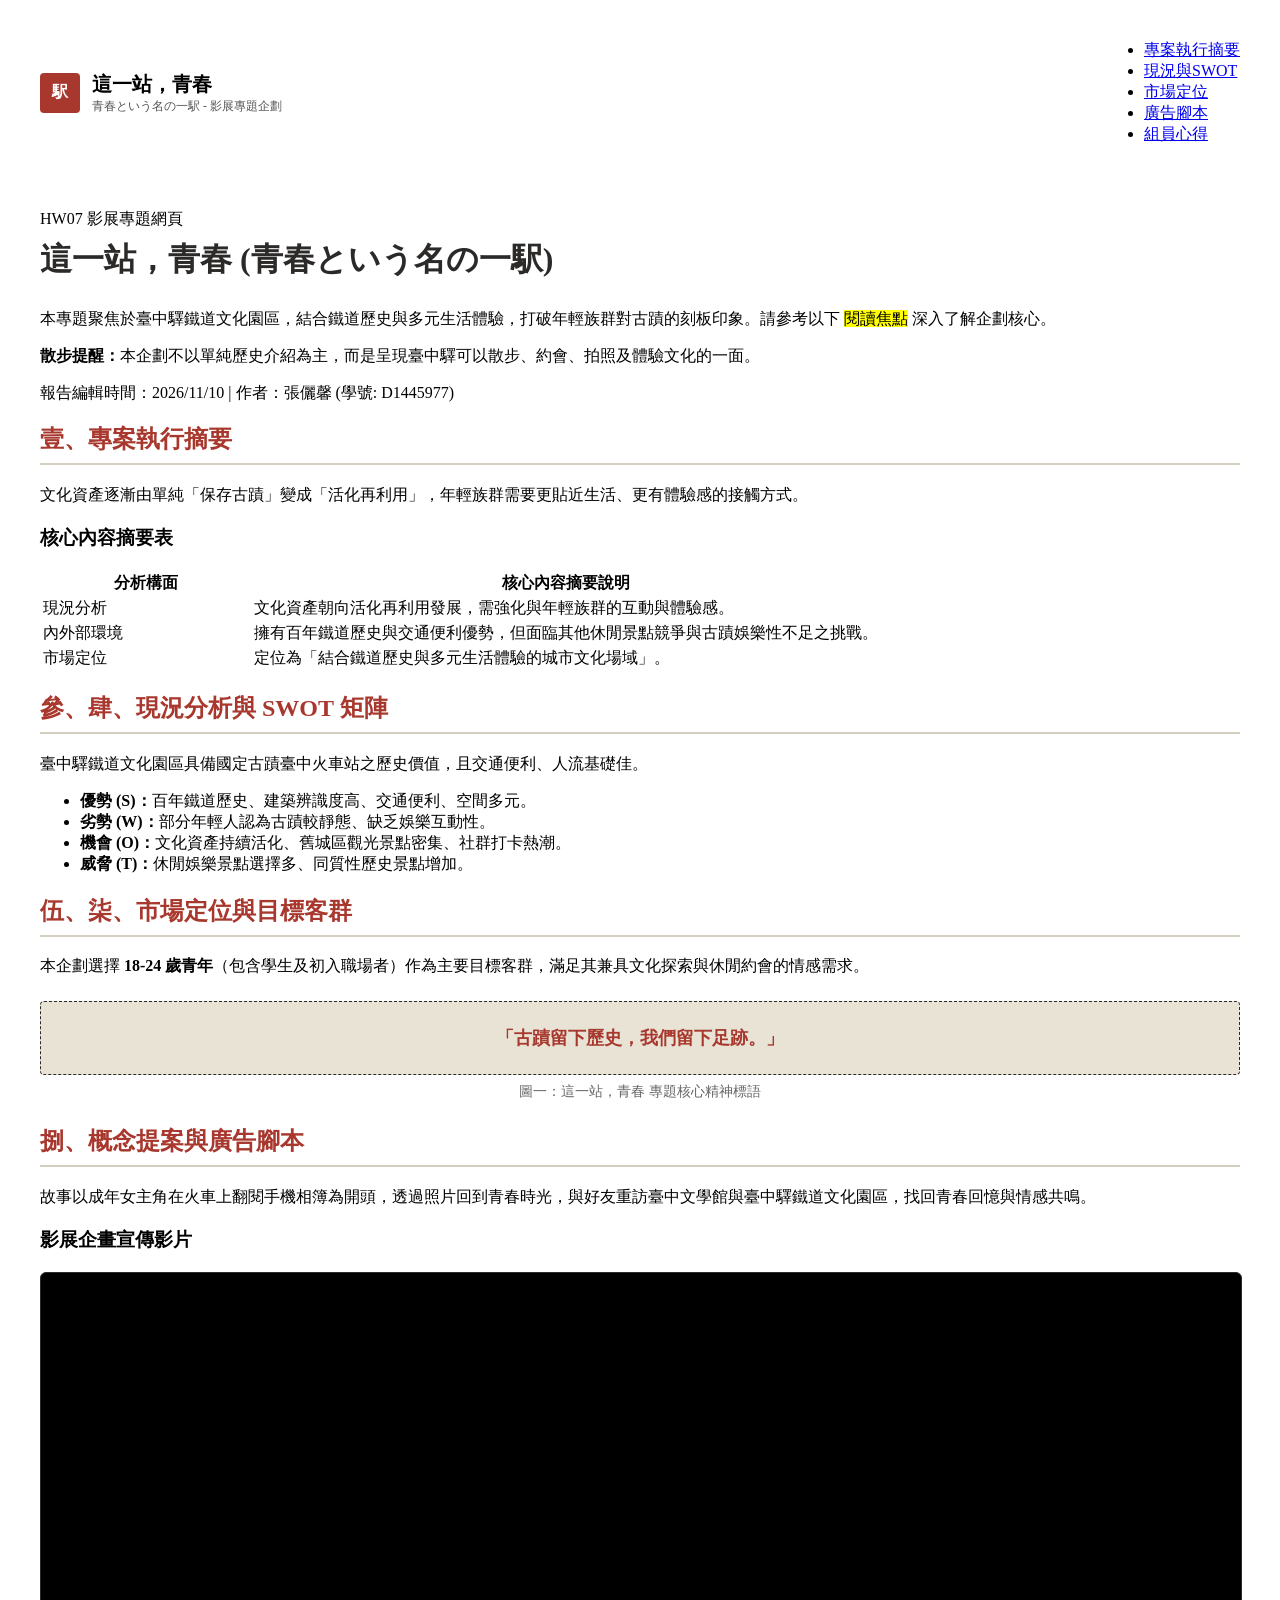
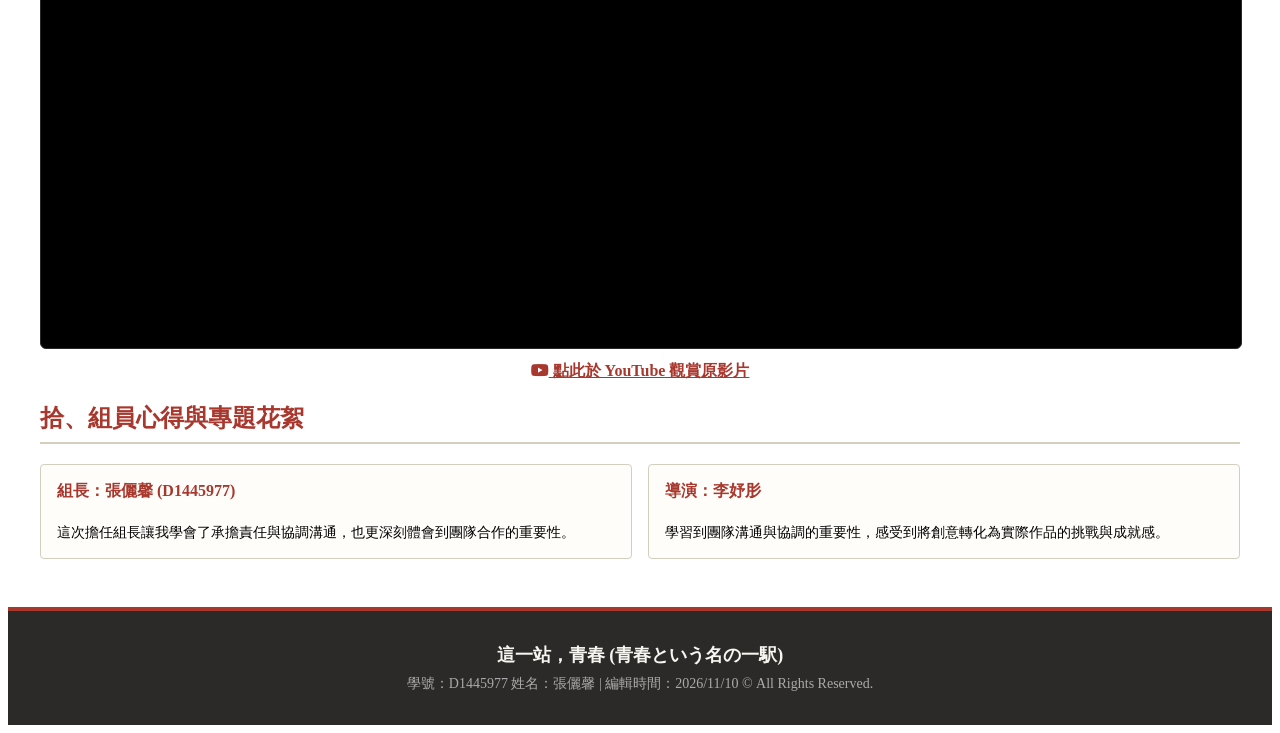
==== index.html @ 3d5ba916 "Rename hoh.html to index.html" ====
<!DOCTYPE html>
<html lang="zh-Hant">
<head>
    <meta charset="UTF-8">
    <title>這一站，青春 (青春という名の一駅) - 影展專題報導</title>
    <!-- 依作業規範引入外部 CSS 檔案 (路徑從 HTML 所在位置出發，進 css，再讀取 train.css) -->
    <link rel="stylesheet" href="css/hw07.css">
    <!-- Google Fonts: Noto Serif TC & Noto Sans TC -->
    <link href="https://fonts.googleapis.com/css2?family=Noto+Sans+TC:wght@300;400;500;700&family=Noto+Serif+TC:wght@400;600;700&display=swap" rel="stylesheet">
    <!-- FontAwesome 圖標 -->
    <link rel="stylesheet" href="https://cdnjs.cloudflare.com/ajax/libs/font-awesome/6.4.0/css/all.min.css">
</head>
<body class="paper-texture">

    <!-- 頂部導覽列 (header, nav) -->
    <header>
        <div style="max-width: 1200px; margin: 0 auto; padding: 1rem; display: flex; justify-content: space-between; align-items: center;">
            <div style="display: flex; align-items: center; gap: 0.75rem;">
                <div style="width: 2.5rem; height: 2.5rem; background-color: #A8382E; color: white; display: flex; align-items: center; justify-content: center; font-weight: bold; border-radius: 4px;">駅</div>
                <div>
                    <h1 class="font-serif-tc" style="font-size: 1.25rem; margin: 0;">這一站，青春</h1>
                    <p style="font-size: 0.75rem; color: #555; margin: 0;">青春という名の一駅 - 影展專題企劃</p>
                </div>
            </div>
            <nav>
                <ul>
                    <li><a href="#summary">專案執行摘要</a></li>
                    <li><a href="#analysis">現況與SWOT</a></li>
                    <li><a href="#market">市場定位</a></li>
                    <li><a href="#script">廣告腳本</a></li>
                    <li><a href="#team">組員心得</a></li>
                </ul>
            </nav>
        </div>
    </header>

    <!-- 主要內容區 (main) -->
    <main style="max-width: 1200px; margin: 2rem auto; padding: 0 1rem;">
        
        <!-- 頂部導覽頁首與焦點提示 -->
        <article class="retro-card">
            <span class="stamp-badge">HW07 影展專題網頁</span>
            <h2 class="font-serif-tc" style="font-size: 2rem; margin-top: 0.5rem; color: #2C2A29;">這一站，青春 (青春という名の一駅)</h2>
            <p>本專題聚焦於臺中驛鐵道文化園區，結合鐵道歷史與多元生活體驗，打破年輕族群對古蹟的刻板印象。請參考以下 <mark class="reading-focus">閱讀焦點</mark> 深入了解企劃核心。</p>
            
            <div class="route-note">
                <p style="margin: 0; font-weight: 500;"><strong>散步提醒：</strong>本企劃不以單純歷史介紹為主，而是呈現臺中驛可以散步、約會、拍照及體驗文化的一面。</p>
            </div>
            
            <p class="report-disclaimer">報告編輯時間：2026/11/10 | 作者：張儷馨 (學號: D1445977)</p>
        </article>

        <!-- 區段一：專案執行摘要 -->
        <section id="summary" class="retro-card">
            <h2 class="font-serif-tc" style="color: #A8382E; border-bottom: 2px solid #D3CEBD; padding-bottom: 0.5rem;">壹、專案執行摘要</h2>
            <p>文化資產逐漸由單純「保存古蹟」變成「活化再利用」，年輕族群需要更貼近生活、更有體驗感的接觸方式。</p>
            
            <h3 class="font-serif-tc">核心內容摘要表</h3>
            <table class="retro-table">
                <thead>
                    <tr>
                        <th style="width: 25%;">分析構面</th>
                        <th style="width: 75%;">核心內容摘要說明</th>
                    </tr>
                </thead>
                <tbody>
                    <tr>
                        <td>現況分析</td>
                        <td>文化資產朝向活化再利用發展，需強化與年輕族群的互動與體驗感。</td>
                    </tr>
                    <tr>
                        <td>內外部環境</td>
                        <td>擁有百年鐵道歷史與交通便利優勢，但面臨其他休閒景點競爭與古蹟娛樂性不足之挑戰。</td>
                    </tr>
                    <tr>
                        <td>市場定位</td>
                        <td>定位為「結合鐵道歷史與多元生活體驗的城市文化場域」。</td>
                    </tr>
                </tbody>
            </table>
        </section>

        <!-- 區段二：現況分析與SWOT -->
        <section id="analysis" class="retro-card">
            <h2 class="font-serif-tc" style="color: #A8382E; border-bottom: 2px solid #D3CEBD; padding-bottom: 0.5rem;">參、肆、現況分析與 SWOT 矩陣</h2>
            <p>臺中驛鐵道文化園區具備國定古蹟臺中火車站之歷史價值，且交通便利、人流基礎佳。</p>
            <ul>
                <li><strong>優勢 (S)：</strong>百年鐵道歷史、建築辨識度高、交通便利、空間多元。</li>
                <li><strong>劣勢 (W)：</strong>部分年輕人認為古蹟較靜態、缺乏娛樂互動性。</li>
                <li><strong>機會 (O)：</strong>文化資產持續活化、舊城區觀光景點密集、社群打卡熱潮。</li>
                <li><strong>威脅 (T)：</strong>休閒娛樂景點選擇多、同質性歷史景點增加。</li>
            </ul>
        </section>

        <!-- 區段三：市場定位 -->
        <section id="market" class="retro-card">
            <h2 class="font-serif-tc" style="color: #A8382E; border-bottom: 2px solid #D3CEBD; padding-bottom: 0.5rem;">伍、柒、市場定位與目標客群</h2>
            <p>本企劃選擇 <strong>18-24 歲青年</strong>（包含學生及初入職場者）作為主要目標客群，滿足其兼具文化探索與休閒約會的情感需求。</p>
            
            <figure style="margin: 1.5rem 0; text-align: center;">
                <div style="background-color: #E8E3D5; padding: 1.5rem; border-radius: 4px; border: 1px dashed #2C2A29;">
                    <p class="font-serif-tc" style="font-size: 1.125rem; font-weight: bold; margin: 0; color: #A8382E;">「古蹟留下歷史，我們留下足跡。」</p>
                </div>
                <figcaption style="font-size: 0.875rem; color: #666; margin-top: 0.5rem;">圖一：這一站，青春 專題核心精神標語</figcaption>
            </figure>
        </section>

        <!-- 區段四：廣告腳本與影片 -->
        <section id="script" class="retro-card">
            <h2 class="font-serif-tc" style="color: #A8382E; border-bottom: 2px solid #D3CEBD; padding-bottom: 0.5rem;">捌、概念提案與廣告腳本</h2>
            <p>故事以成年女主角在火車上翻閱手機相簿為開頭，透過照片回到青春時光，與好友重訪臺中文學館與臺中驛鐵道文化園區，找回青春回憶與情感共鳴。</p>
            
            <h3 class="font-serif-tc">影展企畫宣傳影片</h3>
            <div style="position: relative; width: 100%; padding-bottom: 56.25%; height: 0; background-color: #000; border-radius: 0.375rem; overflow: hidden; border: 1px solid #2C2A29;">
                <iframe style="position: absolute; top: 0; left: 0; width: 100%; height: 100%;" src="https://www.youtube.com/embed/jiRQEv0jJJI" title="這一站，青春 影展企畫影片" frameborder="0" allow="accelerometer; autoplay; clipboard-write; encrypted-media; gyroscope; picture-in-picture" allowfullscreen></iframe>
            </div>
            <p style="margin-top: 0.75rem; text-align: center;"><a href="https://www.youtube.com/watch?v=jiRQEv0jJJI" target="_blank" style="color: #A8382E; font-weight: bold;"><i class="fa-brands fa-youtube"></i> 點此於 YouTube 觀賞原影片</a></p>
        </section>

        <!-- 區段五：組員心得 -->
        <section id="team" class="retro-card">
            <h2 class="font-serif-tc" style="color: #A8382E; border-bottom: 2px solid #D3CEBD; padding-bottom: 0.5rem;">拾、組員心得與專題花絮</h2>
            <div style="display: grid; grid-template-columns: repeat(auto-fit, minmax(280px, 1fr)); gap: 1rem; margin-top: 1rem;">
                <div style="background-color: #FFFDF9; padding: 1rem; border: 1px solid #D3CEBD; border-radius: 4px;">
                    <h4 class="font-serif-tc" style="color: #A8382E; margin-top: 0;">組長：張儷馨 (D1445977)</h4>
                    <p style="font-size: 0.9rem; margin-bottom: 0;">這次擔任組長讓我學會了承擔責任與協調溝通，也更深刻體會到團隊合作的重要性。</p>
                </div>
                <div style="background-color: #FFFDF9; padding: 1rem; border: 1px solid #D3CEBD; border-radius: 4px;">
                    <h4 class="font-serif-tc" style="color: #A8382E; margin-top: 0;">導演：李妤肜</h4>
                    <p style="font-size: 0.9rem; margin-bottom: 0;">學習到團隊溝通與協調的重要性，感受到將創意轉化為實際作品的挑戰與成就感。</p>
                </div>
            </div>
        </section>

    </main>

    <!-- 頁尾 (footer) -->
    <footer style="background-color: #2C2A29; color: #F7F5F0; padding: 2rem 1rem; text-align: center; border-top: 4px solid #A8382E; margin-top: 3rem;">
        <div style="max-width: 1200px; margin: 0 auto;">
            <p class="font-serif-tc" style="font-size: 1.125rem; font-weight: bold; margin: 0;">這一站，青春 (青春という名の一駅)</p>
            <p style="font-size: 0.875rem; color: #aaa; margin: 0.5rem 0 0 0;">學號：D1445977 姓名：張儷馨 | 編輯時間：2026/11/10 © All Rights Reserved.</p>
        </div>
    </footer>

</body>
</html>
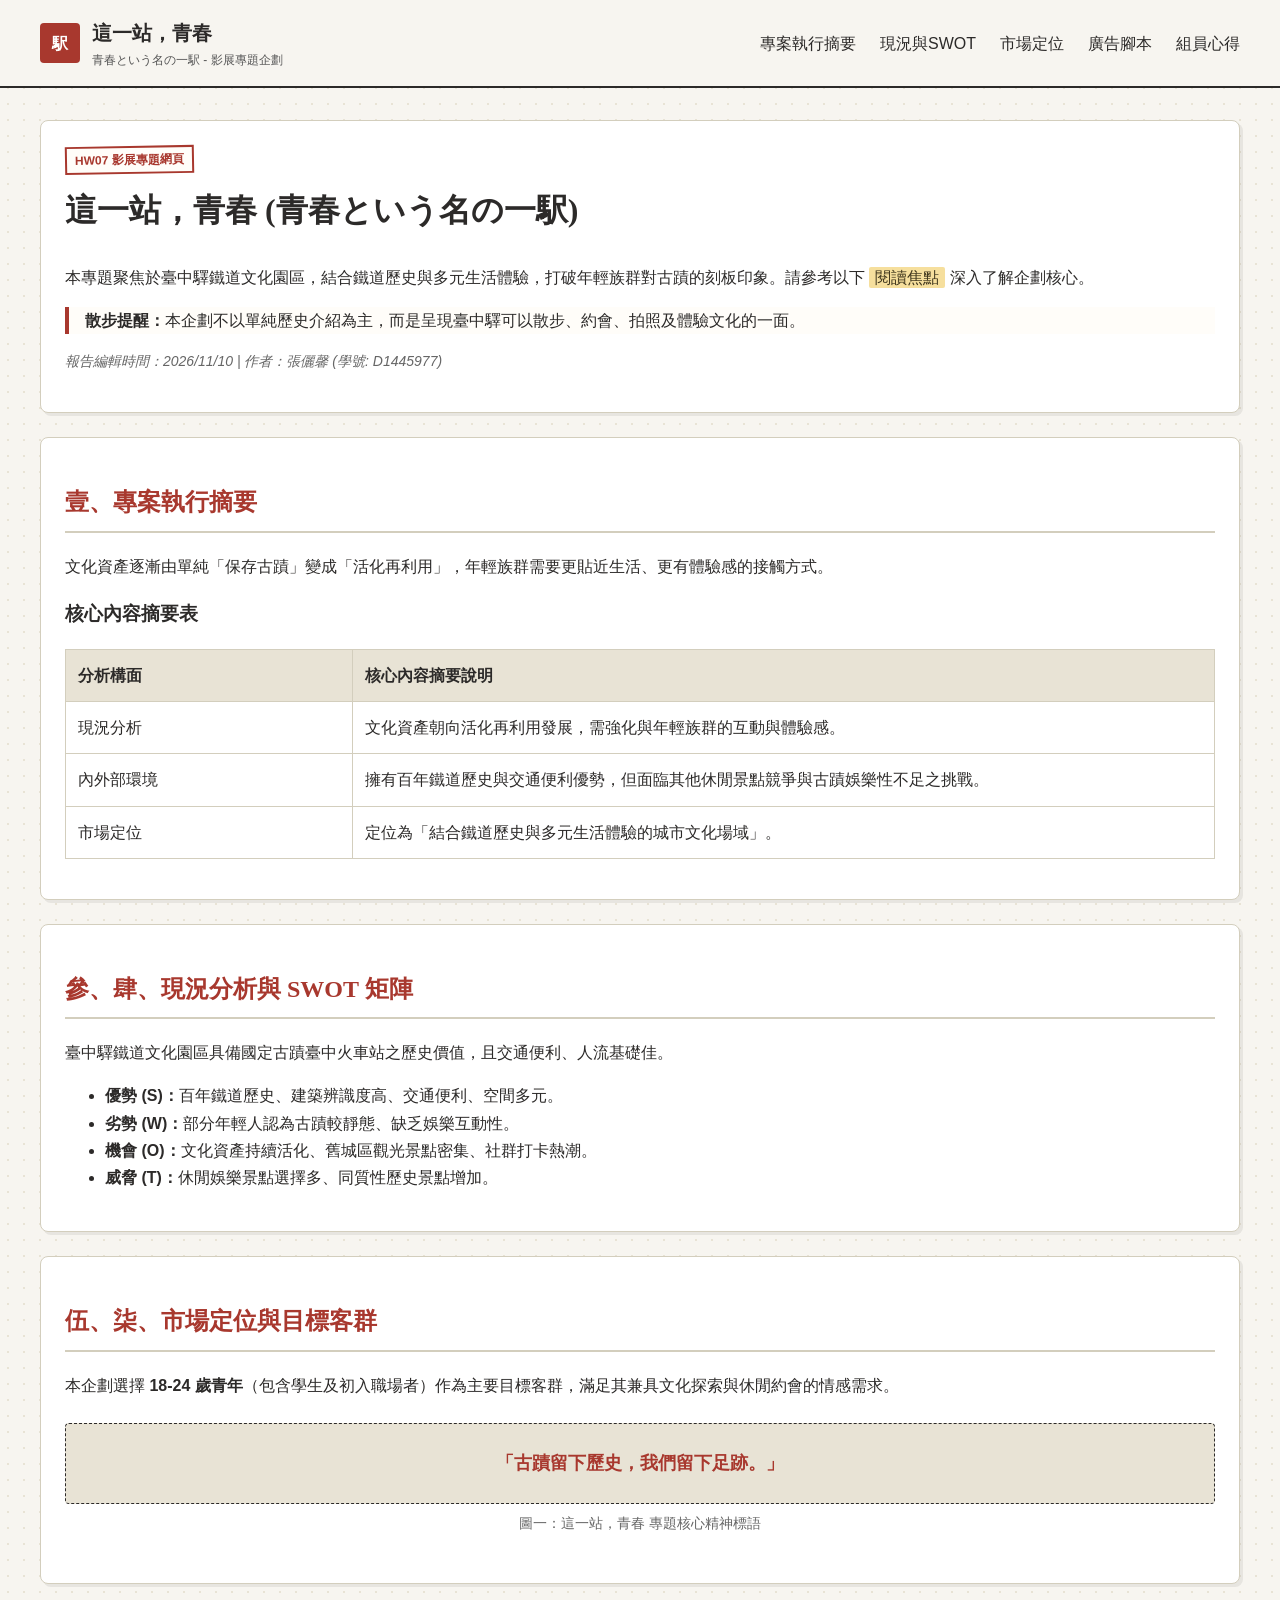
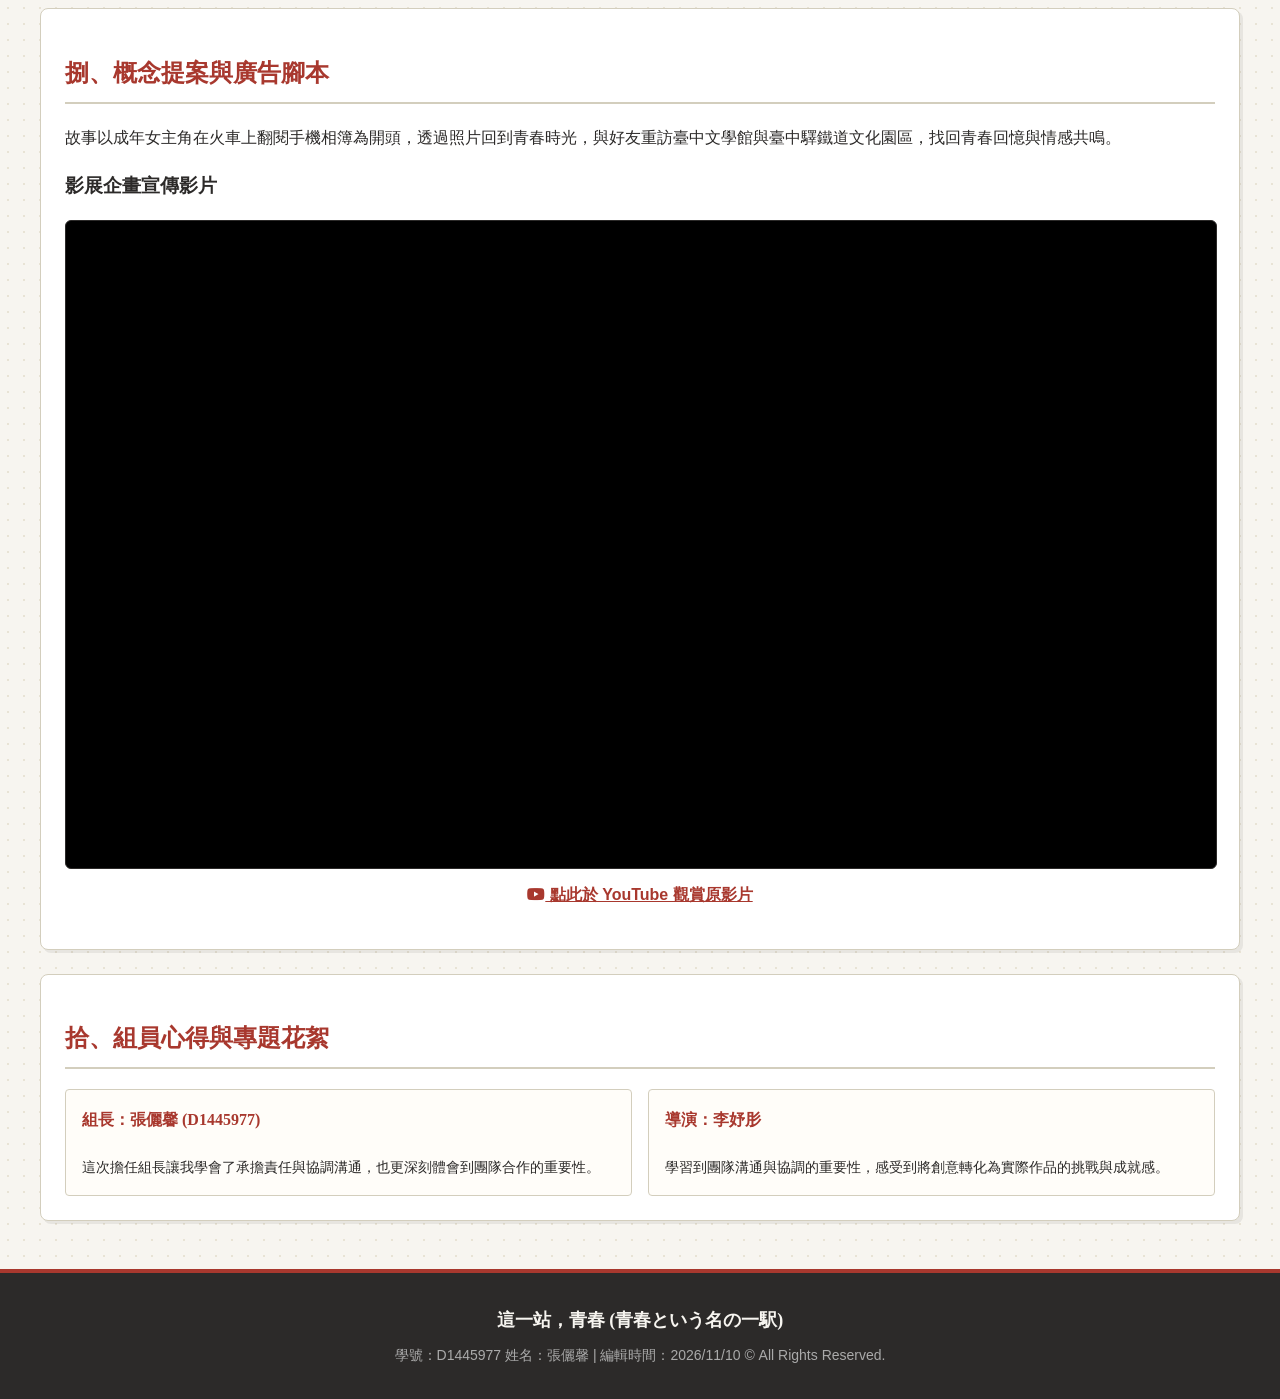
==== commit 4f424e1a: "Update index.html" ====
--- a/index.html
+++ b/index.html
@@ -4,7 +4,7 @@
     <meta charset="UTF-8">
     <title>這一站，青春 (青春という名の一駅) - 影展專題報導</title>
     <!-- 依作業規範引入外部 CSS 檔案 (路徑從 HTML 所在位置出發，進 css，再讀取 train.css) -->
-    <link rel="stylesheet" href="css/hw07.css">
+    <link rel="stylesheet" href="train.css">
     <!-- Google Fonts: Noto Serif TC & Noto Sans TC -->
     <link href="https://fonts.googleapis.com/css2?family=Noto+Sans+TC:wght@300;400;500;700&family=Noto+Serif+TC:wght@400;600;700&display=swap" rel="stylesheet">
     <!-- FontAwesome 圖標 -->
--- a/train.css
+++ b/train.css
@@ -0,0 +1,136 @@
+@charset "UTF-8";
+/* ==========================================================================
+   css/hw07.css: 大二影展專題「這一站，青春」作業專用外部樣式表
+   學號: D1445977 | 姓名: 張儷馨 | 編輯時間: 2026/11/10
+   ========================================================================== */
+
+/* 全域基礎設定 (文青復古風) */
+:root {
+    --bg-paper: #F7F5F0;
+    --text-ink: #2C2A29;
+    --accent-red: #A8382E;
+    --accent-green: #3F5E4F;
+    --border-retro: #D3CEBD;
+}
+
+body {
+    font-family: "Noto Sans TC", "Microsoft JhengHei", sans-serif;
+    background-color: var(--bg-paper);
+    color: var(--text-ink);
+    margin: 0;
+    padding: 0;
+    line-height: 1.7;
+}
+
+.font-serif-tc {
+    font-family: "Noto Serif TC", "PMingLiu", serif;
+}
+
+/* 宣紙紋理背景 */
+.paper-texture {
+    background-color: #F7F5F0;
+    background-image: radial-gradient(#E8E3D5 0.75px, transparent 0.75px);
+    background-size: 16px 16px;
+}
+
+/* 導覽列與標頭 */
+header {
+    background-color: var(--bg-paper);
+    border-bottom: 2px solid var(--text-ink);
+    position: sticky;
+    top: 0;
+    z-index: 50;
+}
+
+nav ul {
+    list-style: none;
+    padding: 0;
+    margin: 0;
+    display: flex;
+    gap: 1.5rem;
+}
+
+nav a {
+    color: var(--text-ink);
+    text-decoration: none;
+    font-weight: 500;
+    transition: color 0.2s;
+}
+
+nav a:hover, nav a:focus-visible {
+    color: var(--accent-red);
+}
+
+/* 區塊卡片與排版 */
+.retro-card {
+    background-color: #FFFFFF;
+    border: 1px solid var(--border-retro);
+    box-shadow: 3px 3px 0px rgba(44, 42, 41, 0.08);
+    border-radius: 0.5rem;
+    padding: 1.5rem;
+    margin-bottom: 1.5rem;
+}
+
+/* 題目指引要求的特定類別遷移 (對應 HW07 作業規範) */
+.reading-focus {
+    background-color: #f6df9d;
+    color: #3e351c;
+    padding: 2px 6px;
+    border-radius: 2px;
+}
+
+.route-note {
+    border-left: 4px solid var(--accent-red);
+    padding-left: 1rem;
+    margin: 1rem 0;
+    background-color: #FFFDF9;
+}
+
+.report-disclaimer {
+    font-style: italic;
+    color: #666666;
+    font-size: 0.875rem;
+}
+
+/* 表格專用樣式 (保留 CSS 框線及表頭背景) */
+.retro-table {
+    width: 100%;
+    border-collapse: collapse;
+    border: 1px solid var(--border-retro);
+    margin: 1rem 0;
+}
+
+.retro-table th, .retro-table td {
+    border: 1px solid var(--border-retro);
+    padding: 0.75rem;
+    text-align: left;
+}
+
+.retro-table th {
+    background-color: #E8E3D5;
+    color: var(--text-ink);
+}
+
+.retro-table td {
+    background-color: #FFFFFF;
+}
+
+/* 復古徽章與裝飾 */
+.stamp-badge {
+    display: inline-block;
+    border: 2px solid var(--accent-red);
+    color: var(--accent-red);
+    padding: 2px 8px;
+    font-weight: 700;
+    transform: rotate(-1deg);
+    font-size: 0.75rem;
+    background-color: #FFFDF9;
+}
+
+/* RWD 窄視窗與媒體查詢 */
+@media (max-width: 768px) {
+    nav ul {
+        flex-direction: column;
+        gap: 0.5rem;
+    }
+}
